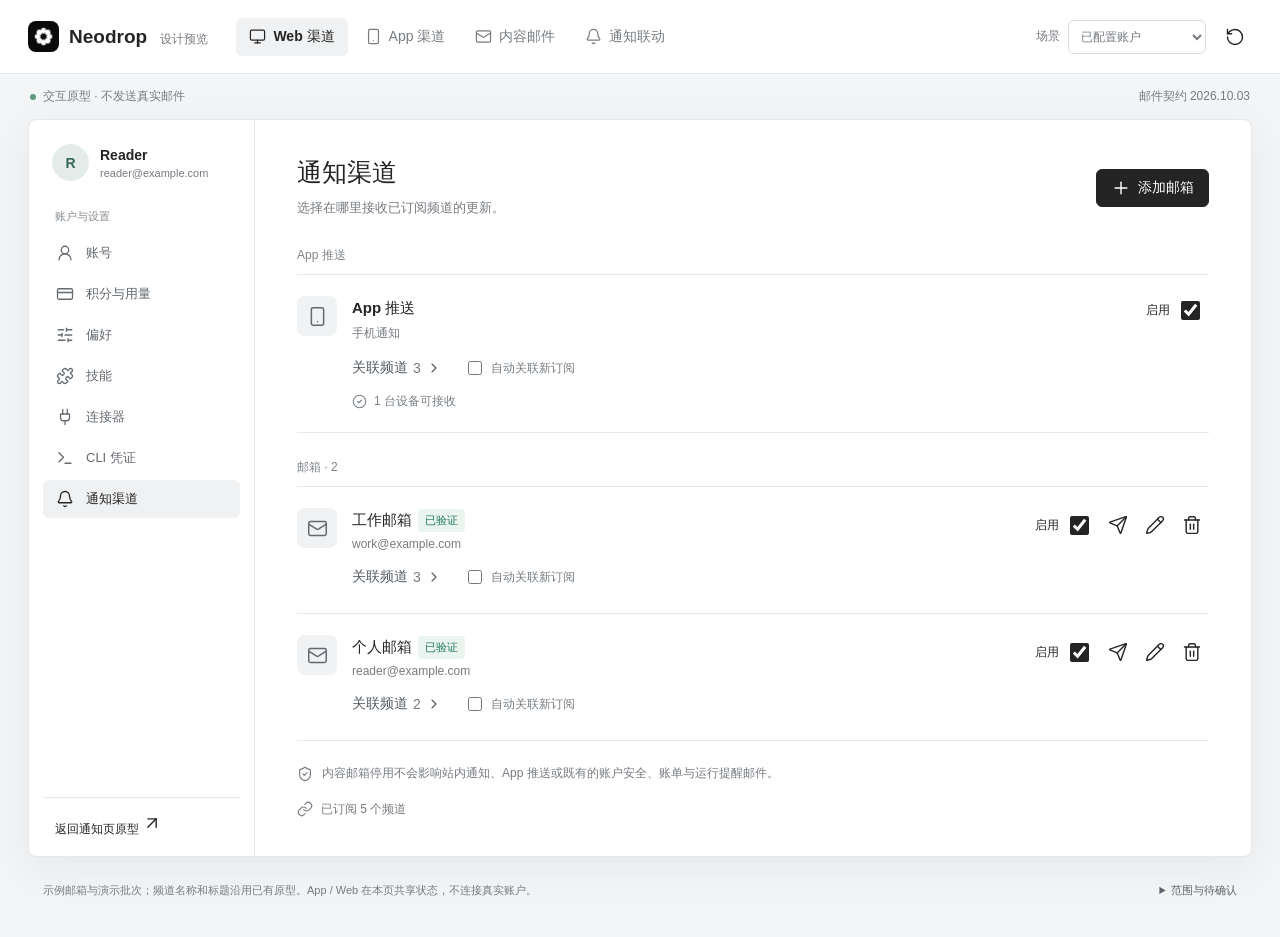
==== email-preview.html @ c49eec32 "feat: add interactive email and channel preview Make the email contract reviewable alongside the exi" ====
<!doctype html>
<html lang="zh-CN">
<head>
  <meta charset="utf-8">
  <meta name="viewport" content="width=device-width,initial-scale=1">
  <meta name="robots" content="noindex,nofollow">
  <title>Neodrop · 通知渠道与邮件预览</title>
  <link rel="stylesheet" href="email-preview.css?v=20261003">
</head>
<body>
  <header class="preview-bar">
    <a class="preview-brand" href="https://kimiguo1109.github.io/neodrop-notification-prototype/"><img src="neodrop-logo.png" alt=""><span>Neodrop <small>设计预览</small></span></a>
    <nav id="preview-tabs" aria-label="预览视图"></nav>
    <div class="preview-tools"><label class="scenario"><span>场景</span><select id="scenario" aria-label="演示场景"><option value="normal">已配置账户</option><option value="pending">邮箱待验证</option><option value="failure">邮件投递异常</option><option value="permission">本机通知未授权</option><option value="legacy">旧邮箱待迁移</option></select></label><button class="icon-button" id="reset" title="重置演示" aria-label="重置演示"></button></div>
  </header>
  <div class="preview-context"><span><i></i>交互原型 · 不发送真实邮件</span><span>邮件契约 2026.10.03</span></div>
  <main id="preview-root"></main>
  <footer class="preview-footer"><span>示例邮箱与演示批次；频道名称和标题沿用已有原型。App / Web 在本页共享状态，不连接真实账户。</span><details><summary>范围与待确认</summary><p>本页演示目标界面及本地操作，不验证实际鉴权、跨设备服务端同步或原生 Push。旧邮箱验证迁移、旧默认关联及首篇召回迁移仍需确认；示例开关不是新账户默认值。邮件接收不清站内未读，进入具体内容才更新该通知与该篇已看。</p></details></footer>
  <dialog id="modal" aria-labelledby="modal-title"><div id="modal-content"></div></dialog>
  <div id="toast" role="status" aria-live="polite"></div>
  <script src="email-icons.js?v=20261003"></script>
  <script src="email-preview.js?v=20261003"></script>
</body>
</html>
---- email-preview.css ----
:root {
  --ink: #242424;
  --muted: #777b80;
  --line: #e6e7e8;
  --surface: #f6f7f8;
  --green: #21765c;
  --green-bg: #eaf5ef;
  --amber: #976115;
  --amber-bg: #fff5e4;
  --blue: #2676c7;
  --danger: #b03b32;
  --radius: 8px;
  --shadow: 0 12px 45px #15181c10;
  font-family:
    -apple-system, BlinkMacSystemFont, "Segoe UI", "PingFang SC",
    "Microsoft YaHei", sans-serif;
  color: var(--ink);
  background: #f4f5f6;
  font-size: 14px;
  font-synthesis: none;
}
* {
  box-sizing: border-box;
  letter-spacing: 0;
}
body {
  margin: 0;
}
button,
input,
select {
  font: inherit;
  color: inherit;
}
button,
a,
input,
select {
  -webkit-tap-highlight-color: transparent;
}
button {
  cursor: pointer;
}
button {
  border: 0;
  background: none;
}
button:disabled {
  cursor: not-allowed;
  opacity: 0.46;
}
a {
  color: inherit;
  text-decoration: none;
}
button:focus-visible,
a:focus-visible,
input:focus-visible,
select:focus-visible,
summary:focus-visible {
  outline: 2px solid var(--blue);
  outline-offset: 3px;
}
svg {
  width: 20px;
  height: 20px;
  flex: none;
}
h1,
h2,
h3,
p {
  margin: 0;
}
button,
a,
label,
span,
div {
  min-width: 0;
}
input[type="checkbox"] {
  width: 19px;
  height: 19px;
  accent-color: var(--ink);
  flex: none;
  cursor: pointer;
}
input:not([type="checkbox"]),
select {
  background: #fff;
  border: 1px solid #d9dcdf;
  border-radius: 6px;
  padding: 10px 12px;
  min-height: 40px;
  max-width: 100%;
}
select {
  cursor: pointer;
}
input[type="search"] {
  width: 100%;
  padding-left: 37px;
}
input::placeholder {
  color: #94989b;
}
strong {
  font-weight: 600;
}
.preview-bar {
  display: flex;
  align-items: center;
  gap: 28px;
  min-height: 74px;
  padding: 12px 28px;
  background: #fff;
  border-bottom: 1px solid var(--line);
  flex-wrap: wrap;
}
.preview-brand {
  display: flex;
  gap: 10px;
  align-items: center;
  font-size: 19px;
  font-weight: 650;
  white-space: nowrap;
}
.preview-brand img {
  width: 31px;
  height: 31px;
  border-radius: 8px;
}
.preview-brand small {
  font-size: 12px;
  font-weight: 450;
  color: var(--muted);
  margin-left: 8px;
}
#preview-tabs {
  display: flex;
  min-width: 0;
  align-items: center;
  gap: 4px;
  flex: 1;
}
#preview-tabs button {
  padding: 10px 13px;
  border-radius: 6px;
  display: flex;
  gap: 7px;
  align-items: center;
  white-space: nowrap;
  color: var(--muted);
}
#preview-tabs button[aria-current="page"] {
  background: #f0f1f2;
  color: var(--ink);
  font-weight: 600;
}
#preview-tabs svg {
  width: 17px;
  height: 17px;
}
.preview-tools {
  display: flex;
  gap: 12px;
  align-items: center;
}
.scenario {
  display: flex;
  gap: 8px;
  align-items: center;
  font-size: 12px;
  color: var(--muted);
}
.scenario select {
  min-height: 34px;
  padding: 6px 24px 6px 8px;
  font-size: 12px;
}
.preview-context {
  padding: 14px 30px;
  display: flex;
  justify-content: space-between;
  gap: 16px;
  font-size: 12px;
  color: var(--muted);
}
.preview-context > span:first-child {
  display: flex;
  gap: 7px;
  align-items: center;
}
.preview-context i {
  width: 6px;
  height: 6px;
  border-radius: 50%;
  background: #61987d;
}
.icon-button {
  width: 34px;
  height: 34px;
  display: inline-flex;
  align-items: center;
  justify-content: center;
  border-radius: 6px;
  flex: none;
}
.icon-button:hover {
  background: #eceef0;
}
.button {
  min-height: 38px;
  padding: 8px 14px;
  border: 1px solid var(--line);
  border-radius: 6px;
  background: #fff;
  display: inline-flex;
  gap: 7px;
  align-items: center;
  justify-content: center;
  font-weight: 500;
  white-space: nowrap;
}
.button.primary {
  background: #242424;
  color: #fff;
  border-color: #242424;
}
.button:hover {
  filter: brightness(0.96);
}
.button.danger {
  color: var(--danger);
}
.text-button {
  display: inline-flex;
  align-items: center;
  gap: 5px;
  padding: 6px 0;
  color: #535a62;
  font-weight: 500;
}
.text-button:hover {
  color: var(--ink);
  text-decoration: underline;
}
.text-button svg {
  width: 16px;
  height: 16px;
}
.muted {
  color: var(--muted);
}
.badge {
  display: inline-flex;
  gap: 4px;
  align-items: center;
  max-width: 100%;
  font-size: 11px;
  padding: 3px 7px;
  border-radius: 4px;
  white-space: nowrap;
  line-height: 1.5;
  background: #eff0f1;
  color: #6a7076;
}
.badge.good {
  background: var(--green-bg);
  color: var(--green);
}
.badge.warn {
  background: var(--amber-bg);
  color: var(--amber);
}
.badge.error {
  background: #fff0ed;
  color: var(--danger);
}
.tagline {
  display: flex;
  align-items: center;
  gap: 6px;
  flex-wrap: wrap;
}
.app-logo {
  width: 28px;
  height: 28px;
  object-fit: cover;
  border-radius: 7px;
}
.preview-footer {
  max-width: 1250px;
  margin: 24px auto 36px;
  padding: 0 28px;
  display: flex;
  gap: 30px;
  justify-content: space-between;
  color: var(--muted);
  font-size: 11px;
  line-height: 1.8;
}
.preview-footer > span {
  max-width: 640px;
}
.preview-footer details {
  max-width: 390px;
}
.preview-footer summary {
  cursor: pointer;
  color: #5b626a;
}
.preview-footer p {
  margin-top: 10px;
}
/* Web 使用现有账户设置的侧栏与平铺渠道列表。 */
.web-shell {
  display: grid;
  grid-template-columns: 226px minmax(0, 1fr);
  margin: 0 28px;
  background: #fff;
  min-height: 690px;
  border: 1px solid var(--line);
  border-radius: 8px;
  overflow: hidden;
  box-shadow: var(--shadow);
}
.settings-sidebar {
  border-right: 1px solid var(--line);
  padding: 24px 14px 18px;
  display: flex;
  flex-direction: column;
  gap: 28px;
}
.account {
  display: flex;
  align-items: center;
  gap: 11px;
  padding: 0 9px;
}
.account-avatar {
  width: 37px;
  height: 37px;
  border-radius: 50%;
  background: #e4ece9;
  display: grid;
  place-items: center;
  color: #356855;
  font-weight: 600;
  flex: none;
}
.account strong {
  font-size: 14px;
}
.account small {
  display: block;
  color: var(--muted);
  font-size: 11px;
  margin-top: 4px;
}
.side-group > small {
  display: block;
  font-size: 11px;
  color: #858a8f;
  padding: 0 12px 7px;
}
.side-link {
  display: flex;
  align-items: center;
  gap: 12px;
  padding: 10px 13px;
  font-size: 13px;
  border-radius: 6px;
  margin: 3px 0;
  color: #656a70;
}
.side-link.active {
  color: var(--ink);
  background: #f0f1f2;
  font-weight: 600;
}
.side-link svg {
  width: 18px;
  height: 18px;
}
.sidebar-foot {
  margin-top: auto;
  padding: 15px 12px 0;
  border-top: 1px solid var(--line);
  font-size: 12px;
}
.settings-content {
  padding: 36px 42px 38px;
  max-width: 1060px;
  width: 100%;
  margin: auto;
}
.heading-row {
  display: flex;
  align-items: center;
  justify-content: space-between;
  gap: 16px;
  margin-bottom: 28px;
}
.heading-row h1 {
  font-size: 25px;
  font-weight: 650;
}
.heading-row p {
  margin-top: 8px;
  color: var(--muted);
  font-size: 13px;
  line-height: 1.7;
}
.section-label {
  font-size: 12px;
  font-weight: 500;
  color: #7f848a;
  margin: 26px 0 10px;
}
.endpoint-list {
  border-top: 1px solid var(--line);
}
.endpoint-row {
  display: grid;
  grid-template-columns: 42px minmax(0, 1fr) auto;
  gap: 13px;
  padding: 21px 0;
  border-bottom: 1px solid var(--line);
  align-items: start;
}
.endpoint-icon {
  width: 40px;
  height: 40px;
  background: #f1f2f3;
  border-radius: 8px;
  display: grid;
  place-items: center;
  color: #626970;
}
.endpoint-icon svg {
  width: 21px;
  height: 21px;
}
.endpoint-name {
  font-size: 15px;
  font-weight: 600;
  line-height: 24px;
}
.endpoint-address {
  font-size: 12px;
  color: var(--muted);
  margin-top: 5px;
  overflow-wrap: anywhere;
}
.endpoint-options {
  display: flex;
  gap: 22px;
  align-items: center;
  flex-wrap: wrap;
  margin-top: 11px;
}
.default-choice {
  font-size: 12px;
  display: flex;
  align-items: center;
  gap: 6px;
  color: #767d83;
}
.default-choice input {
  width: 14px;
  height: 14px;
}
.endpoint-actions {
  display: flex;
  align-items: center;
  gap: 3px;
  min-height: 27px;
}
.enable-choice {
  padding: 2px 6px;
  display: flex;
  align-items: center;
  gap: 7px;
  font-size: 12px;
}
.small-actions {
  display: flex;
  gap: 3px;
}
.inline-alert {
  display: flex;
  align-items: flex-start;
  gap: 7px;
  color: var(--amber);
  margin-top: 10px;
  font-size: 12px;
  line-height: 1.65;
}
.inline-alert svg {
  width: 15px;
  height: 15px;
  margin-top: 2px;
}
.inline-alert button {
  color: inherit;
  text-decoration: underline;
  padding: 0;
  white-space: nowrap;
}
.device-line {
  margin-top: 9px;
  display: flex;
  gap: 7px;
  align-items: center;
  color: #7b8288;
  font-size: 12px;
  line-height: 1.6;
}
.device-line svg {
  width: 15px;
  height: 15px;
}
.device-line.warning {
  color: var(--amber);
}
.settings-bottom {
  font-size: 12px;
  line-height: 1.8;
  color: var(--muted);
  margin-top: 22px;
  display: flex;
  gap: 9px;
}
.settings-bottom svg {
  width: 16px;
  height: 16px;
  margin-top: 3px;
}
.scope-caption {
  display: flex;
  align-items: center;
  gap: 8px;
  margin-top: 16px;
  color: var(--muted);
  font-size: 12px;
}
.scope-caption svg {
  width: 16px;
  height: 16px;
}
.empty-block {
  padding: 42px 20px;
  text-align: center;
  color: var(--muted);
}
.empty-block svg {
  width: 28px;
  height: 28px;
  margin-bottom: 12px;
}
/* App 使用紧凑行和独立的本机权限状态，不复刻 Web 侧栏。 */
.app-stage {
  display: flex;
  align-items: flex-start;
  justify-content: center;
  gap: 58px;
  padding: 12px 28px 24px;
}
.phone {
  width: 390px;
  max-width: 100%;
  border: 7px solid #272829;
  border-radius: 42px;
  background: #fff;
  box-shadow: 0 24px 48px #282c3212;
  overflow: hidden;
  flex: none;
}
.statusbar {
  height: 38px;
  display: flex;
  justify-content: space-between;
  align-items: center;
  padding: 10px 24px 0;
  font-size: 12px;
  font-weight: 650;
}
.statusbar > span {
  display: flex;
  gap: 5px;
  align-items: center;
}
.statusbar svg {
  width: 14px;
  height: 14px;
}
.mobile-head {
  padding: 16px 18px 13px;
  display: flex;
  align-items: center;
  justify-content: space-between;
  border-bottom: 1px solid var(--line);
}
.mobile-head h1 {
  font-size: 18px;
}
.phone-body {
  min-height: 590px;
  max-height: 715px;
  overflow-y: auto;
  padding: 0 18px 24px;
  scrollbar-width: thin;
}
.phone .section-label {
  font-size: 11px;
  margin: 22px 0 7px;
}
.phone .endpoint-row {
  grid-template-columns: 34px minmax(0, 1fr) auto;
  gap: 10px;
  padding: 15px 0;
}
.phone .endpoint-icon {
  width: 33px;
  height: 33px;
}
.phone .endpoint-icon svg {
  width: 19px;
  height: 19px;
}
.phone .endpoint-name {
  font-size: 14px;
}
.phone .endpoint-actions {
  flex-direction: column;
  align-items: center;
  gap: 8px;
}
.phone .small-actions {
  gap: 0;
}
.phone .small-actions .icon-button {
  width: 27px;
  height: 27px;
}
.phone .small-actions svg {
  width: 16px;
  height: 16px;
}
.phone .enable-choice {
  padding: 0;
}
.phone .enable-choice span {
  display: none;
}
.phone .endpoint-options {
  gap: 6px;
  align-items: flex-start;
  flex-direction: column;
  margin-top: 6px;
}
.phone .tagline {
  gap: 4px;
}
.phone .badge {
  font-size: 10px;
  padding: 2px 5px;
}
.phone .device-line {
  font-size: 11px;
}
.phone .settings-bottom {
  font-size: 11px;
  margin-top: 18px;
}
.home-indicator {
  height: 22px;
  display: flex;
  align-items: center;
  justify-content: center;
}
.home-indicator:after {
  content: "";
  width: 110px;
  height: 4px;
  background: #202020;
  border-radius: 6px;
}
.sync-summary {
  width: 335px;
  margin-top: 35px;
}
.sync-summary h2 {
  font-size: 18px;
  margin-bottom: 8px;
}
.sync-summary > p {
  font-size: 12px;
  color: var(--muted);
  line-height: 1.7;
}
.sync-line {
  display: flex;
  align-items: flex-start;
  justify-content: space-between;
  gap: 12px;
  padding: 16px 0;
  border-bottom: 1px solid var(--line);
  font-size: 13px;
}
.sync-line:first-of-type {
  margin-top: 15px;
  border-top: 1px solid var(--line);
}
.sync-line small {
  display: block;
  margin-top: 5px;
  font-size: 11px;
  color: var(--muted);
}
.sync-summary .text-button {
  margin-top: 20px;
}
/* 邮件自身以内容排版为主，预览工具与收件箱外壳分离。 */
.mail-shell {
  margin: 0 28px;
  border: 1px solid var(--line);
  border-radius: 8px;
  background: #fff;
  overflow: hidden;
  box-shadow: var(--shadow);
}
.mail-toolbar {
  display: flex;
  align-items: center;
  gap: 12px;
  justify-content: space-between;
  border-bottom: 1px solid var(--line);
  padding: 13px 20px;
}
.mail-toolbar strong {
  display: flex;
  gap: 9px;
  align-items: center;
  font-size: 15px;
}
.mail-toolbar label {
  display: flex;
  gap: 9px;
  align-items: center;
  font-size: 12px;
  color: var(--muted);
}
.mail-toolbar select {
  font-size: 12px;
  min-height: 32px;
  padding: 6px 25px 6px 9px;
}
.mail-layout {
  display: grid;
  grid-template-columns: 260px minmax(0, 1fr);
}
.inbox-list {
  border-right: 1px solid var(--line);
  background: #fafbfc;
  padding: 15px 10px;
  min-height: 680px;
}
.inbox-heading {
  display: flex;
  justify-content: space-between;
  font-size: 11px;
  color: var(--muted);
  padding: 0 10px 12px;
}
.inbox-message {
  padding: 15px 13px;
  text-align: left;
  display: block;
  width: 100%;
  border: 1px solid transparent;
  border-radius: 6px;
  margin-bottom: 7px;
}
.inbox-message[aria-current="true"] {
  background: #fff;
  border-color: var(--line);
  box-shadow: 0 2px 5px #15151504;
}
.inbox-message .inbox-from {
  display: flex;
  align-items: center;
  justify-content: space-between;
  font-size: 12px;
  font-weight: 600;
  margin-bottom: 7px;
}
.inbox-message time {
  font-size: 10px;
  font-weight: 400;
  color: var(--muted);
}
.inbox-message h3 {
  font-size: 13px;
  font-weight: 550;
  line-height: 1.6;
}
.inbox-message p {
  font-size: 11px;
  color: var(--muted);
  line-height: 1.7;
  margin-top: 5px;
}
.email-detail {
  min-width: 0;
}
.mail-envelope {
  padding: 24px 32px 18px;
  border-bottom: 1px solid var(--line);
  background: #fff;
}
.mail-envelope h1 {
  font-size: 19px;
  font-weight: 600;
  line-height: 1.5;
}
.from-row {
  display: flex;
  align-items: center;
  gap: 10px;
  margin-top: 15px;
  font-size: 12px;
}
.from-row small {
  display: block;
  font-size: 11px;
  color: var(--muted);
  margin-top: 5px;
  overflow-wrap: anywhere;
}
.mail-paper-wrap {
  padding: 30px;
  background: #f9fafb;
}
.mail-paper {
  max-width: 630px;
  margin: 0 auto;
  padding: 30px 34px 24px;
  border: 1px solid var(--line);
  background: white;
}
.email-brand {
  display: flex;
  align-items: center;
  gap: 9px;
  font-size: 17px;
  font-weight: 650;
  padding-bottom: 24px;
}
.email-brand img {
  width: 25px;
  height: 25px;
  border-radius: 6px;
}
.email-kicker {
  color: #8a9095;
  font-size: 11px;
  margin-bottom: 13px;
}
.channel-link {
  display: inline-flex;
  gap: 9px;
  align-items: center;
  color: #61676b;
  text-align: left;
  padding: 0;
  margin-bottom: 4px;
  font-size: 12px;
}
.channel-link svg {
  width: 14px;
  height: 14px;
}
.channel-avatar {
  width: 32px;
  height: 32px;
  border-radius: 7px;
  flex: none;
  display: block;
  background-image: url("simulator-before.png");
  background-size: 289.846px 630.462px;
  background-position-x: -11.385px;
  position: relative;
  overflow: hidden;
}
.channel-avatar:after {
  content: "";
  position: absolute;
  top: -1px;
  right: -1px;
  width: 10px;
  height: 10px;
  background: var(--fill);
  border-radius: 0 0 0 6px;
}
.email-story {
  padding: 23px 0;
  border-bottom: 1px solid var(--line);
}
.story-index {
  font-size: 11px;
  color: #91969a;
  margin-bottom: 8px;
}
.email-story h2 {
  font-size: 19px;
  line-height: 1.6;
  font-weight: 600;
}
.email-story p {
  font-size: 13px;
  line-height: 1.9;
  color: #747b80;
  margin: 12px 0 17px;
}
.email-story .button {
  font-size: 12px;
  min-height: 35px;
}
.email-story:last-of-type {
  border-bottom: 0;
}
.email-footer {
  border-top: 1px solid var(--line);
  margin-top: 4px;
  padding-top: 20px;
  font-size: 10px;
  color: #8b9196;
  line-height: 1.85;
}
.email-footer-actions {
  display: flex;
  gap: 15px;
  flex-wrap: wrap;
  margin-top: 10px;
}
.email-footer button {
  padding: 0;
  text-decoration: underline;
  color: #6d747a;
  font-size: 11px;
}
.delivery-note {
  margin-top: 12px;
  color: var(--amber);
  font-size: 11px;
}
.mail-read-strip {
  border-top: 1px solid var(--line);
  padding: 11px 22px;
  font-size: 11px;
  display: flex;
  gap: 8px;
  align-items: center;
  justify-content: space-between;
  color: #7d8489;
}
.mail-read-strip button {
  font-size: 11px;
}
/* 通知联动使用同一记录集合，不以邮箱份数或内容篇数扩大未读。 */
.notification-stage {
  max-width: 1000px;
  margin: 10px auto;
  padding: 0 28px;
  display: grid;
  grid-template-columns: 1fr 1fr;
  gap: 28px;
}
.notification-stage h2 {
  font-size: 13px;
  font-weight: 500;
  color: var(--muted);
  margin-bottom: 13px;
  display: flex;
  gap: 7px;
  align-items: center;
}
.notice-panel {
  border: 1px solid var(--line);
  background: #fff;
  border-radius: 8px;
  overflow: hidden;
}
.notice-head {
  display: flex;
  align-items: center;
  justify-content: space-between;
  padding: 16px 20px;
  border-bottom: 1px solid var(--line);
}
.notice-head strong {
  font-size: 18px;
}
.notice-tabs {
  display: flex;
  gap: 5px;
  padding: 12px 13px;
  border-bottom: 1px solid var(--line);
}
.notice-tabs button {
  flex: 1;
  font-size: 12px;
  padding: 7px 4px;
  display: flex;
  gap: 5px;
  align-items: center;
  justify-content: center;
  border-radius: 6px;
  white-space: nowrap;
  color: var(--muted);
}
.notice-tabs button[aria-pressed="true"] {
  background: #eeeff0;
  color: var(--ink);
  font-weight: 600;
}
.notice-tabs b {
  font-weight: 500;
  font-size: 10px;
  background: #f3f4f5;
  padding: 2px 4px;
  border-radius: 4px;
}
.notice-day {
  padding: 10px 19px;
  font-size: 11px;
  color: #8a9095;
  background: #fafbfc;
}
.notice-record {
  padding: 17px 18px;
  border-bottom: 1px solid var(--line);
}
.notice-record-head {
  display: flex;
  align-items: center;
  gap: 10px;
}
.notice-record-head > div {
  flex: 1;
}
.notice-record-head strong {
  font-size: 12px;
}
.notice-record-head small {
  display: block;
  font-size: 10px;
  margin-top: 4px;
  color: var(--muted);
}
.unread-dot {
  width: 6px;
  height: 6px;
  border-radius: 50%;
  background: var(--blue);
  flex: none;
}
.notice-story {
  margin-top: 12px;
  display: flex;
  gap: 10px;
  align-items: start;
}
.notice-story button {
  text-align: left;
  font-size: 13px;
  font-weight: 550;
  line-height: 1.65;
  padding: 0;
  flex: 1;
}
.notice-story.seen button {
  color: #979da1;
  font-weight: 400;
}
.notice-story .badge {
  font-size: 9px;
  margin-top: 3px;
}
.notice-record time {
  color: var(--muted);
  font-size: 10px;
}
.notice-record p {
  font-size: 12px;
  line-height: 1.7;
  margin-top: 8px;
}
.notice-placeholder {
  height: 160px;
  display: grid;
  place-items: center;
  color: var(--muted);
  font-size: 12px;
}
dialog {
  border: 1px solid var(--line);
  border-radius: 8px;
  width: 510px;
  max-width: calc(100vw - 28px);
  padding: 0;
  box-shadow: 0 24px 100px #1113;
  color: var(--ink);
  max-height: calc(100dvh - 40px);
}
dialog::backdrop {
  background: #1b20274d;
  backdrop-filter: blur(2px);
}
.modal-head {
  padding: 22px 24px 17px;
  display: flex;
  align-items: center;
  justify-content: space-between;
  gap: 15px;
  border-bottom: 1px solid var(--line);
}
.modal-head h2 {
  font-size: 19px;
  font-weight: 600;
  line-height: 1.5;
}
.modal-body {
  padding: 22px 24px;
  overflow-y: auto;
  max-height: calc(100dvh - 215px);
}
.modal-actions {
  padding: 15px 24px;
  display: flex;
  gap: 10px;
  justify-content: flex-end;
  border-top: 1px solid var(--line);
  background: #fafbfc;
}
.modal-copy {
  color: #777f84;
  line-height: 1.85;
  font-size: 13px;
}
.modal-copy strong {
  color: var(--ink);
}
.form-field {
  display: flex;
  gap: 8px;
  flex-direction: column;
  margin-bottom: 19px;
  font-size: 12px;
}
.form-field input {
  width: 100%;
  font-size: 14px;
}
.form-error {
  font-size: 12px;
  color: var(--danger);
  margin: 8px 0;
  line-height: 1.6;
}
.search-field {
  position: relative;
}
.search-field svg {
  position: absolute;
  left: 11px;
  top: 11px;
  width: 18px;
  height: 18px;
  color: #8b9296;
}
.selection-meta {
  display: flex;
  justify-content: space-between;
  align-items: center;
  margin: 16px 0 4px;
  font-size: 12px;
  color: var(--muted);
}
.selection-meta button {
  padding: 4px;
  font-size: 12px;
}
.channel-option {
  display: flex;
  align-items: center;
  gap: 11px;
  padding: 12px 0;
  border-bottom: 1px solid #f0f1f2;
  cursor: pointer;
  font-size: 13px;
}
.channel-option span.name {
  flex: 1;
  line-height: 1.6;
}
.channel-option input {
  margin-left: auto;
}
.channel-option[hidden] {
  display: none;
}
.danger-copy {
  color: var(--danger);
}
.radio-option {
  padding: 14px 0;
  border-bottom: 1px solid var(--line);
  display: flex;
  align-items: start;
  gap: 10px;
  font-size: 13px;
  line-height: 1.7;
}
.radio-option small {
  display: block;
  color: var(--muted);
  font-size: 11px;
}
.radio-option input {
  margin-top: 5px;
  accent-color: var(--ink);
}
.article-landing h3 {
  font-size: 22px;
  line-height: 1.7;
  margin-bottom: 17px;
}
.article-landing p {
  line-height: 1.9;
  color: #70787d;
  font-size: 14px;
}
.article-landing .channel-link {
  margin-bottom: 20px;
}
.demo-verification {
  background: #f5f6f7;
  margin-top: 18px;
  padding: 12px;
  border-radius: 6px;
  font-size: 11px;
  color: var(--muted);
  display: flex;
  justify-content: space-between;
  align-items: center;
  gap: 12px;
}
.demo-verification button {
  font-size: 11px;
}
.modal-link-list {
  display: grid;
  gap: 16px;
  margin-top: 18px;
}
.modal-link-list button {
  text-align: left;
  line-height: 1.7;
  text-decoration: underline;
  text-underline-offset: 3px;
}
.success-mark {
  width: 42px;
  height: 42px;
  border-radius: 50%;
  display: grid;
  place-items: center;
  background: var(--green-bg);
  color: var(--green);
  margin-bottom: 17px;
}
#toast {
  position: fixed;
  bottom: 22px;
  left: 50%;
  transform: translateX(-50%);
  max-width: calc(100vw - 36px);
  padding: 11px 18px;
  background: #25282b;
  color: #fff;
  border-radius: 7px;
  font-size: 12px;
  z-index: 20;
  box-shadow: 0 8px 30px #0002;
  opacity: 0;
  pointer-events: none;
  transition: opacity 0.15s;
  line-height: 1.6;
}
#toast.visible {
  opacity: 1;
}
@media (min-width: 1600px) {
  .web-shell,
  .mail-shell {
    max-width: 1430px;
    margin: auto;
  }
  .preview-context,
  .preview-bar {
    padding-left: max(28px, calc((100vw - 1430px) / 2));
    padding-right: max(28px, calc((100vw - 1430px) / 2));
  }
  .settings-content {
    padding: 44px 52px;
  }
}
@media (max-width: 1100px) {
  .preview-bar {
    gap: 12px;
  }
  .preview-brand {
    font-size: 17px;
  }
  .preview-brand small {
    display: none;
  }
  .preview-tools {
    margin-left: auto;
  }
  #preview-tabs {
    order: 3;
    flex-basis: 100%;
  }
  .settings-content {
    padding: 28px;
  }
  .web-shell {
    grid-template-columns: 195px minmax(0, 1fr);
  }
  .endpoint-actions {
    flex-direction: column;
    gap: 8px;
  }
  .endpoint-options {
    gap: 12px;
  }
  .mail-layout {
    grid-template-columns: 230px minmax(0, 1fr);
  }
  .mail-paper-wrap {
    padding: 22px;
  }
  .mail-paper {
    padding: 27px;
  }
  .app-stage {
    gap: 30px;
  }
}
@media (max-width: 760px) {
  .preview-bar {
    padding: 12px 16px;
    gap: 13px;
  }
  .preview-brand {
    font-size: 16px;
  }
  .preview-brand img {
    width: 26px;
    height: 26px;
  }
  .preview-tools {
    gap: 4px;
  }
  .scenario > span {
    display: none;
  }
  .scenario select {
    max-width: 135px;
    font-size: 11px;
  }
  #preview-tabs {
    gap: 1px;
    justify-content: space-between;
  }
  #preview-tabs button {
    font-size: 12px;
    padding: 9px 7px;
    gap: 5px;
  }
  .preview-context {
    padding: 12px 16px;
    font-size: 10px;
  }
  .preview-context > span:last-child {
    display: none;
  }
  .web-shell {
    display: block;
    margin: 0 12px;
    min-height: 600px;
  }
  .settings-sidebar {
    display: none;
  }
  .settings-content {
    padding: 23px 19px;
  }
  .heading-row {
    gap: 12px;
    margin-bottom: 22px;
    align-items: flex-start;
  }
  .heading-row h1 {
    font-size: 23px;
  }
  .heading-row p {
    font-size: 12px;
  }
  .heading-row .button {
    font-size: 12px;
    padding: 8px 10px;
  }
  .heading-row .button svg {
    width: 16px;
    height: 16px;
  }
  .endpoint-row {
    grid-template-columns: 34px minmax(0, 1fr) auto;
    gap: 10px;
    padding: 17px 0;
  }
  .endpoint-icon {
    width: 33px;
    height: 33px;
  }
  .endpoint-name {
    font-size: 14px;
  }
  .endpoint-actions {
    gap: 8px;
  }
  .small-actions .icon-button {
    width: 27px;
    height: 29px;
  }
  .small-actions svg {
    width: 16px;
    height: 16px;
  }
  .enable-choice {
    padding: 0;
  }
  .enable-choice span {
    display: none;
  }
  .endpoint-options {
    gap: 6px;
    flex-direction: column;
    align-items: flex-start;
  }
  .default-choice {
    font-size: 11px;
  }
  .text-button {
    font-size: 12px;
  }
  .badge {
    font-size: 10px;
    padding: 2px 5px;
  }
  .settings-bottom {
    font-size: 11px;
  }
  .app-stage {
    padding: 6px 12px 18px;
    display: block;
  }
  .phone {
    margin: auto;
    width: 390px;
    border-width: 5px;
    border-radius: 30px;
  }
  .phone-body {
    min-height: 540px;
    max-height: none;
  }
  .sync-summary {
    width: auto;
    max-width: 390px;
    margin: 28px auto 0;
    padding: 0 8px;
  }
  .sync-summary h2 {
    font-size: 15px;
  }
  .sync-summary .sync-line {
    padding: 12px 0;
  }
  .mail-shell {
    margin: 0 12px;
  }
  .mail-toolbar {
    padding: 12px;
    align-items: flex-start;
  }
  .mail-toolbar strong {
    font-size: 13px;
    white-space: nowrap;
    margin-top: 6px;
  }
  .mail-toolbar label > span {
    display: none;
  }
  .mail-toolbar select {
    max-width: 165px;
    font-size: 10px;
  }
  .mail-layout {
    display: block;
  }
  .inbox-list {
    min-height: auto;
    padding: 10px;
    display: grid;
    grid-template-columns: 1fr 1fr;
    gap: 5px;
    border-right: 0;
    border-bottom: 1px solid var(--line);
  }
  .inbox-heading {
    grid-column: 1 / -1;
    padding: 0 5px 3px;
  }
  .inbox-message {
    padding: 9px 8px;
    margin: 0;
  }
  .inbox-message h3 {
    font-size: 11px;
    line-height: 1.55;
  }
  .inbox-message p {
    display: none;
  }
  .inbox-message time {
    font-size: 9px;
  }
  .inbox-message .inbox-from {
    font-size: 10px;
    margin-bottom: 6px;
  }
  .mail-envelope {
    padding: 20px 17px 16px;
  }
  .mail-envelope h1 {
    font-size: 17px;
  }
  .mail-paper-wrap {
    padding: 14px 9px;
  }
  .mail-paper {
    padding: 22px 18px;
  }
  .email-story h2 {
    font-size: 17px;
    line-height: 1.65;
  }
  .email-story p {
    font-size: 12px;
  }
  .mail-read-strip {
    padding: 10px 13px;
    align-items: start;
  }
  .notification-stage {
    display: block;
    padding: 0 12px;
  }
  .notification-stage > section {
    margin-bottom: 24px;
  }
  .preview-footer {
    padding: 0 17px;
    display: block;
    margin: 18px auto 25px;
    font-size: 10px;
  }
  .preview-footer details {
    margin-top: 10px;
  }
  .modal-head {
    padding: 18px;
  }
  .modal-head h2 {
    font-size: 17px;
  }
  .modal-body {
    padding: 18px;
  }
  .modal-actions {
    padding: 13px 18px;
  }
  .article-landing h3 {
    font-size: 19px;
  }
}
@media (prefers-reduced-motion: reduce) {
  #toast {
    transition: none;
  }
}
@media (max-width: 420px) {
  #preview-tabs {
    display: grid;
    grid-template-columns: repeat(4, minmax(0, 1fr));
  }
  #preview-tabs button {
    flex-direction: column;
    padding: 8px 3px;
    font-size: 11px;
  }
}

@media (max-width: 360px) {
  .endpoint-actions {
    width: 28px;
  }
  .small-actions {
    flex-direction: column;
    gap: 0;
  }
}
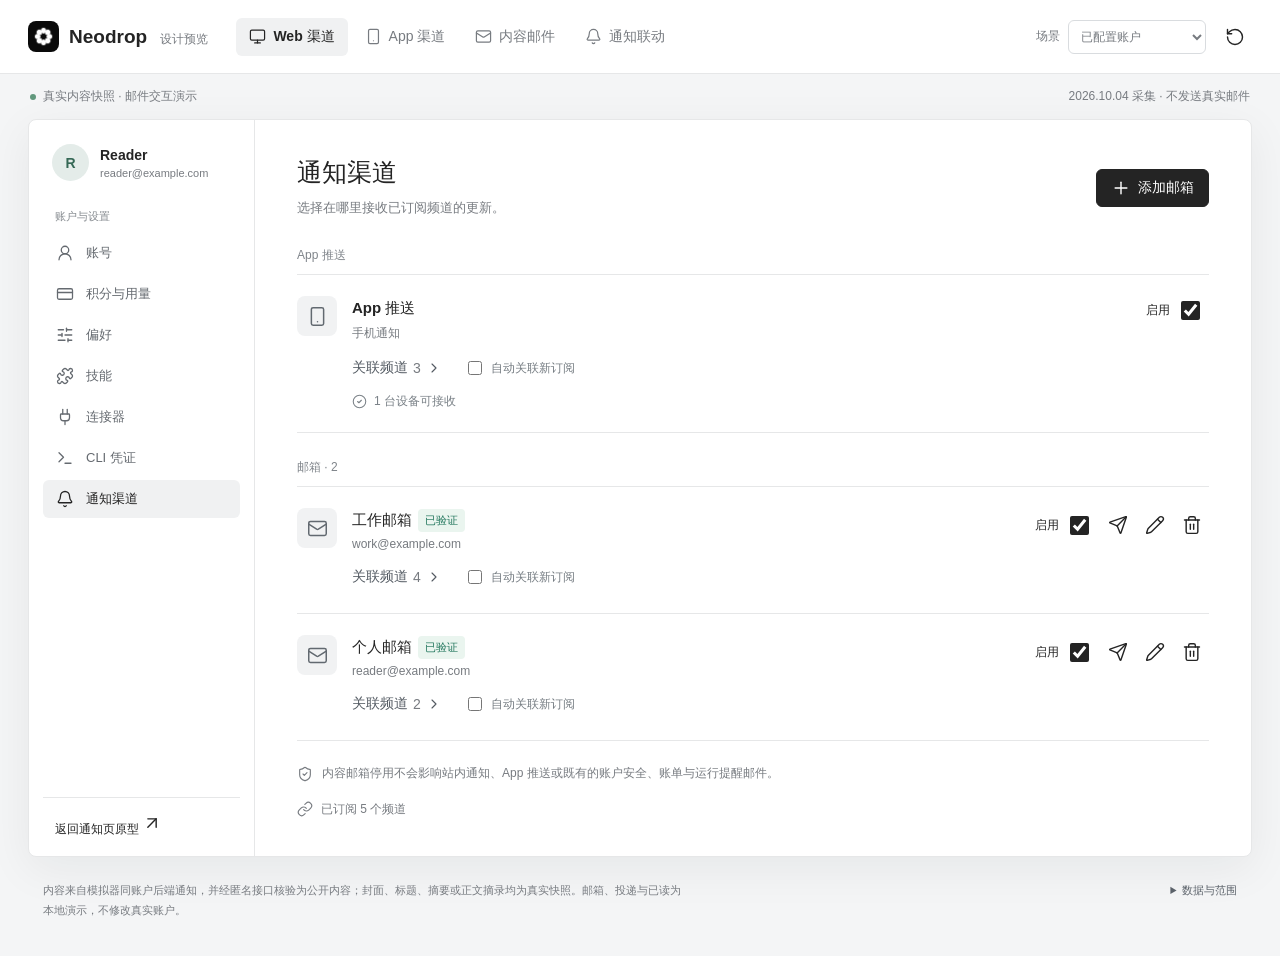
==== commit dad8109f: "feat: enrich email previews with verified simulator content Review the email design with publicly ac" ====
--- a/email-preview.html
+++ b/email-preview.html
@@ -5,7 +5,7 @@
   <meta name="viewport" content="width=device-width,initial-scale=1">
   <meta name="robots" content="noindex,nofollow">
   <title>Neodrop · 通知渠道与邮件预览</title>
-  <link rel="stylesheet" href="email-preview.css?v=20261003">
+  <link rel="stylesheet" href="email-preview.css?v=20261004">
 </head>
 <body>
   <header class="preview-bar">
@@ -13,12 +13,13 @@
     <nav id="preview-tabs" aria-label="预览视图"></nav>
     <div class="preview-tools"><label class="scenario"><span>场景</span><select id="scenario" aria-label="演示场景"><option value="normal">已配置账户</option><option value="pending">邮箱待验证</option><option value="failure">邮件投递异常</option><option value="permission">本机通知未授权</option><option value="legacy">旧邮箱待迁移</option></select></label><button class="icon-button" id="reset" title="重置演示" aria-label="重置演示"></button></div>
   </header>
-  <div class="preview-context"><span><i></i>交互原型 · 不发送真实邮件</span><span>邮件契约 2026.10.03</span></div>
+  <div class="preview-context"><span><i></i>真实内容快照 · 邮件交互演示</span><span>2026.10.04 采集 · 不发送真实邮件</span></div>
   <main id="preview-root"></main>
-  <footer class="preview-footer"><span>示例邮箱与演示批次；频道名称和标题沿用已有原型。App / Web 在本页共享状态，不连接真实账户。</span><details><summary>范围与待确认</summary><p>本页演示目标界面及本地操作，不验证实际鉴权、跨设备服务端同步或原生 Push。旧邮箱验证迁移、旧默认关联及首篇召回迁移仍需确认；示例开关不是新账户默认值。邮件接收不清站内未读，进入具体内容才更新该通知与该篇已看。</p></details></footer>
+  <footer class="preview-footer"><span>内容来自模拟器同账户后端通知，并经匿名接口核验为公开内容；封面、标题、摘要或正文摘录均为真实快照。邮箱、投递与已读为本地演示，不修改真实账户。</span><details><summary>数据与范围</summary><p>2026 年 10 月 4 日读取后端的 9 篇公开内容，选取其中 5 篇组成 4 封邮件样例。融资频道的 2 篇内容经相同生产记录及频道列表核对；后台原有 2 条通知仍分别计数，不因合为 1 封邮件而清零或合并。样本未读不等于账户未读总数，也不代表实际发信记录。原文内容按源数据呈现，本页未作事实核查。</p><p>App / Web 仅在本页共享状态，邮箱仍用示例地址；没有采集真实收件地址、发信历史或修改订阅。旧邮箱验证及默认关联迁移、首篇召回迁移仍需确认。打开邮件不清站内未读，点击具体内容只改变其所属通知和本篇已看。</p></details></footer>
   <dialog id="modal" aria-labelledby="modal-title"><div id="modal-content"></div></dialog>
   <div id="toast" role="status" aria-live="polite"></div>
   <script src="email-icons.js?v=20261003"></script>
-  <script src="email-preview.js?v=20261003"></script>
+  <script src="email-data.js?v=20261004"></script>
+  <script src="email-preview.js?v=20261004"></script>
 </body>
 </html>
--- a/email-preview.css
+++ b/email-preview.css
@@ -796,6 +796,11 @@
   font-size: 12px;
   font-weight: 600;
   margin-bottom: 7px;
+  gap: 7px;
+}
+.inbox-from > span {
+  flex: 1;
+  min-width: 0;
 }
 .inbox-message time {
   font-size: 10px;
@@ -812,6 +817,10 @@
   color: var(--muted);
   line-height: 1.7;
   margin-top: 5px;
+  display: -webkit-box;
+  -webkit-line-clamp: 3;
+  -webkit-box-orient: vertical;
+  overflow: hidden;
 }
 .email-detail {
   min-width: 0;
@@ -845,7 +854,7 @@
   background: #f9fafb;
 }
 .mail-paper {
-  max-width: 630px;
+  max-width: 680px;
   margin: 0 auto;
   padding: 30px 34px 24px;
   border: 1px solid var(--line);
@@ -857,17 +866,31 @@
   gap: 9px;
   font-size: 17px;
   font-weight: 650;
-  padding-bottom: 24px;
+  padding-bottom: 22px;
+  border-bottom: 1px solid var(--line);
+}
+.email-brand time {
+  margin-left: auto;
+  font-size: 11px;
+  font-weight: 400;
+  color: var(--muted);
 }
 .email-brand img {
   width: 25px;
   height: 25px;
   border-radius: 6px;
 }
-.email-kicker {
-  color: #8a9095;
-  font-size: 11px;
-  margin-bottom: 13px;
+.email-channel-row {
+  display: flex;
+  align-items: center;
+  gap: 14px;
+  justify-content: space-between;
+  padding: 19px 0 0;
+}
+.email-edition {
+  flex: none;
+  font-size: 11px;
+  color: #697078;
 }
 .channel-link {
   display: inline-flex;
@@ -878,6 +901,11 @@
   padding: 0;
   margin-bottom: 4px;
   font-size: 12px;
+}
+.email-channel-row .channel-link {
+  color: #292d30;
+  font-weight: 550;
+  margin: 0;
 }
 .channel-link svg {
   width: 14px;
@@ -889,41 +917,172 @@
   border-radius: 7px;
   flex: none;
   display: block;
-  background-image: url("simulator-before.png");
-  background-size: 289.846px 630.462px;
-  background-position-x: -11.385px;
-  position: relative;
+  object-fit: cover;
+  background: #f2f3f4;
   overflow: hidden;
 }
-.channel-avatar:after {
-  content: "";
-  position: absolute;
-  top: -1px;
-  right: -1px;
-  width: 10px;
-  height: 10px;
-  background: var(--fill);
-  border-radius: 0 0 0 6px;
+.inbox-from .channel-avatar {
+  width: 22px;
+  height: 22px;
+  border-radius: 5px;
 }
 .email-story {
   padding: 23px 0;
   border-bottom: 1px solid var(--line);
 }
-.story-index {
-  font-size: 11px;
-  color: #91969a;
-  margin-bottom: 8px;
+.story-meta {
+  display: flex;
+  align-items: center;
+  flex-wrap: wrap;
+  gap: 8px 13px;
+  font-size: 11px;
+  color: #7a8187;
+  margin-bottom: 9px;
+}
+.story-cover {
+  width: 100%;
+  min-width: 0;
+  display: block;
+  padding: 0;
+  background: #f4f5f6;
+  border-radius: 6px;
+  overflow: hidden;
+  margin-bottom: 21px;
+}
+.story-cover img {
+  display: block;
+  width: 100%;
+  aspect-ratio: 21 / 9;
+  object-fit: contain;
+}
+.story-cover > span {
+  display: flex;
+  align-items: center;
+  justify-content: space-between;
+  padding: 9px 11px;
+  font-size: 11px;
+  color: #596168;
+  background: #f1f3f4;
+}
+.story-cover > span svg {
+  width: 14px;
+  height: 14px;
+}
+.image-story {
+  display: grid;
+  grid-template-columns: 170px minmax(0, 1fr);
+  gap: 24px;
+  align-items: start;
+}
+.image-story .story-cover {
+  margin: 0;
+}
+.image-story .story-cover img {
+  aspect-ratio: 3 / 4;
+}
+.story-body {
+  min-width: 0;
 }
 .email-story h2 {
   font-size: 19px;
   line-height: 1.6;
   font-weight: 600;
 }
+.email-story h2 button {
+  padding: 0;
+  font: inherit;
+  text-align: left;
+  line-height: inherit;
+  width: 100%;
+}
 .email-story p {
   font-size: 13px;
   line-height: 1.9;
-  color: #747b80;
+  color: #60686e;
   margin: 12px 0 17px;
+}
+.story-outline {
+  margin: 19px 0 22px;
+  padding: 14px 0 0;
+  border-top: 1px solid var(--line);
+}
+.story-outline h3 {
+  font-size: 12px;
+  font-weight: 600;
+  color: #41484e;
+  margin-bottom: 9px;
+}
+.story-outline ul {
+  margin: 0;
+  padding-left: 17px;
+  color: #5f676d;
+  font-size: 12px;
+  line-height: 1.8;
+}
+.story-outline li + li {
+  margin-top: 4px;
+}
+.story-actions {
+  display: flex;
+  align-items: center;
+  flex-wrap: wrap;
+  gap: 12px;
+}
+.story-seen {
+  color: var(--green);
+  font-size: 11px;
+  display: inline-flex;
+  align-items: center;
+  gap: 4px;
+}
+.story-seen svg {
+  width: 14px;
+  height: 14px;
+}
+.sample-count-note {
+  max-width: 1150px;
+  margin: 0 auto 20px;
+  padding: 0 20px;
+  font-size: 12px;
+  color: var(--muted);
+  line-height: 1.8;
+}
+.article-gallery {
+  display: grid;
+  gap: 18px;
+  margin: 20px 0;
+}
+.article-gallery figure {
+  margin: 0;
+}
+.article-gallery img,
+.landing-cover {
+  display: block;
+  width: 100%;
+  height: auto;
+  border-radius: 6px;
+}
+.article-gallery figcaption {
+  font-size: 11px;
+  text-align: center;
+  color: var(--muted);
+  margin-top: 8px;
+}
+.source-link {
+  display: inline-flex;
+  align-items: center;
+  gap: 8px;
+  font-size: 13px;
+  margin: 10px 0 16px;
+  color: #32616e;
+}
+.source-link svg {
+  width: 15px;
+  height: 15px;
+}
+.article-landing h4 {
+  font-size: 13px;
+  margin-top: 20px;
 }
 .email-story .button {
   font-size: 12px;
@@ -1552,6 +1711,9 @@
   .inbox-message time {
     font-size: 9px;
   }
+  .inbox-from .channel-avatar {
+    display: none;
+  }
   .inbox-message .inbox-from {
     font-size: 10px;
     margin-bottom: 6px;
@@ -1574,6 +1736,22 @@
   }
   .email-story p {
     font-size: 12px;
+  }
+  .image-story {
+    display: block;
+  }
+  .image-story .story-cover {
+    margin-bottom: 18px;
+  }
+  .image-story .story-cover img {
+    height: 300px;
+    aspect-ratio: auto;
+  }
+  .email-channel-row {
+    gap: 9px;
+  }
+  .story-meta {
+    font-size: 10px;
   }
   .mail-read-strip {
     padding: 10px 13px;
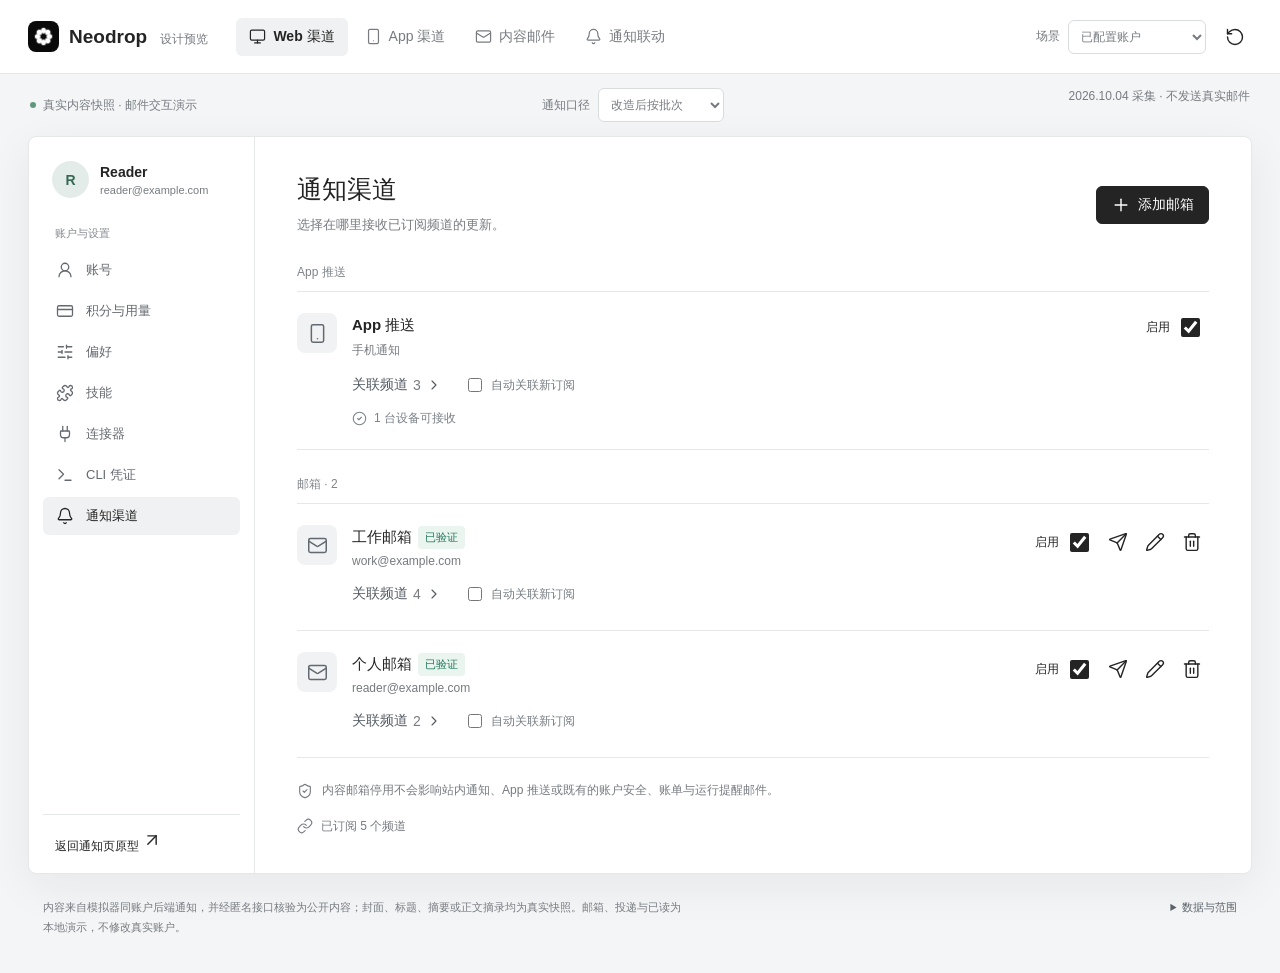
==== commit eac76da3: "fix: align email preview counts with notification batch policy Separate projected batch-level record" ====
--- a/email-preview.html
+++ b/email-preview.html
@@ -5,7 +5,7 @@
   <meta name="viewport" content="width=device-width,initial-scale=1">
   <meta name="robots" content="noindex,nofollow">
   <title>Neodrop · 通知渠道与邮件预览</title>
-  <link rel="stylesheet" href="email-preview.css?v=20261004">
+  <link rel="stylesheet" href="email-preview.css?v=20261006">
 </head>
 <body>
   <header class="preview-bar">
@@ -13,13 +13,13 @@
     <nav id="preview-tabs" aria-label="预览视图"></nav>
     <div class="preview-tools"><label class="scenario"><span>场景</span><select id="scenario" aria-label="演示场景"><option value="normal">已配置账户</option><option value="pending">邮箱待验证</option><option value="failure">邮件投递异常</option><option value="permission">本机通知未授权</option><option value="legacy">旧邮箱待迁移</option></select></label><button class="icon-button" id="reset" title="重置演示" aria-label="重置演示"></button></div>
   </header>
-  <div class="preview-context"><span><i></i>真实内容快照 · 邮件交互演示</span><span>2026.10.04 采集 · 不发送真实邮件</span></div>
+  <div class="preview-context"><span><i></i>真实内容快照 · 邮件交互演示</span><label class="scenario"><span>通知口径</span><select id="record-model" aria-label="通知计数演示口径"><option value="target">改造后按批次</option><option value="legacy">保留历史记录</option></select></label><span>2026.10.04 采集 · 不发送真实邮件</span></div>
   <main id="preview-root"></main>
-  <footer class="preview-footer"><span>内容来自模拟器同账户后端通知，并经匿名接口核验为公开内容；封面、标题、摘要或正文摘录均为真实快照。邮箱、投递与已读为本地演示，不修改真实账户。</span><details><summary>数据与范围</summary><p>2026 年 10 月 4 日读取后端的 9 篇公开内容，选取其中 5 篇组成 4 封邮件样例。融资频道的 2 篇内容经相同生产记录及频道列表核对；后台原有 2 条通知仍分别计数，不因合为 1 封邮件而清零或合并。样本未读不等于账户未读总数，也不代表实际发信记录。原文内容按源数据呈现，本页未作事实核查。</p><p>App / Web 仅在本页共享状态，邮箱仍用示例地址；没有采集真实收件地址、发信历史或修改订阅。旧邮箱验证及默认关联迁移、首篇召回迁移仍需确认。打开邮件不清站内未读，点击具体内容只改变其所属通知和本篇已看。</p></details></footer>
+  <footer class="preview-footer"><span>内容来自模拟器同账户后端通知，并经匿名接口核验为公开内容；封面、标题、摘要或正文摘录均为真实快照。邮箱、投递与已读为本地演示，不修改真实账户。</span><details><summary>数据与范围</summary><p>2026 年 10 月 4 日读取后端的 9 篇公开内容，选取其中 5 篇组成 4 个批次样例。融资频道的 2 篇内容经相同生产记录及频道列表核对。默认按改造规则投影为 4 条新通知，同批第二篇只更新已看、不再次扣通知数；这不是对历史记录的实际合并。切换“保留历史记录”可核对后台原有 5 条通知，其中融资两篇各属一条，仍分别扣数。切换口径重置本页已读和已看，不改变渠道选择。工作邮箱 4 封、个人邮箱 2 封是各自已收样例，不是实际发信历史；样本未读也不等于账户总数。</p><p>App / Web 仅在本页共享状态，邮箱仍用示例地址；没有采集真实收件地址、发信历史或修改订阅。旧邮箱验证及默认关联迁移、首篇召回迁移仍需确认。打开邮件不清站内未读，点击具体内容只改变其所属通知和本篇已看。原文内容按源数据呈现，本页未作事实核查。</p></details></footer>
   <dialog id="modal" aria-labelledby="modal-title"><div id="modal-content"></div></dialog>
   <div id="toast" role="status" aria-live="polite"></div>
   <script src="email-icons.js?v=20261003"></script>
-  <script src="email-data.js?v=20261004"></script>
-  <script src="email-preview.js?v=20261004"></script>
+  <script src="email-data.js?v=20261006"></script>
+  <script src="email-preview.js?v=20261006"></script>
 </body>
 </html>
